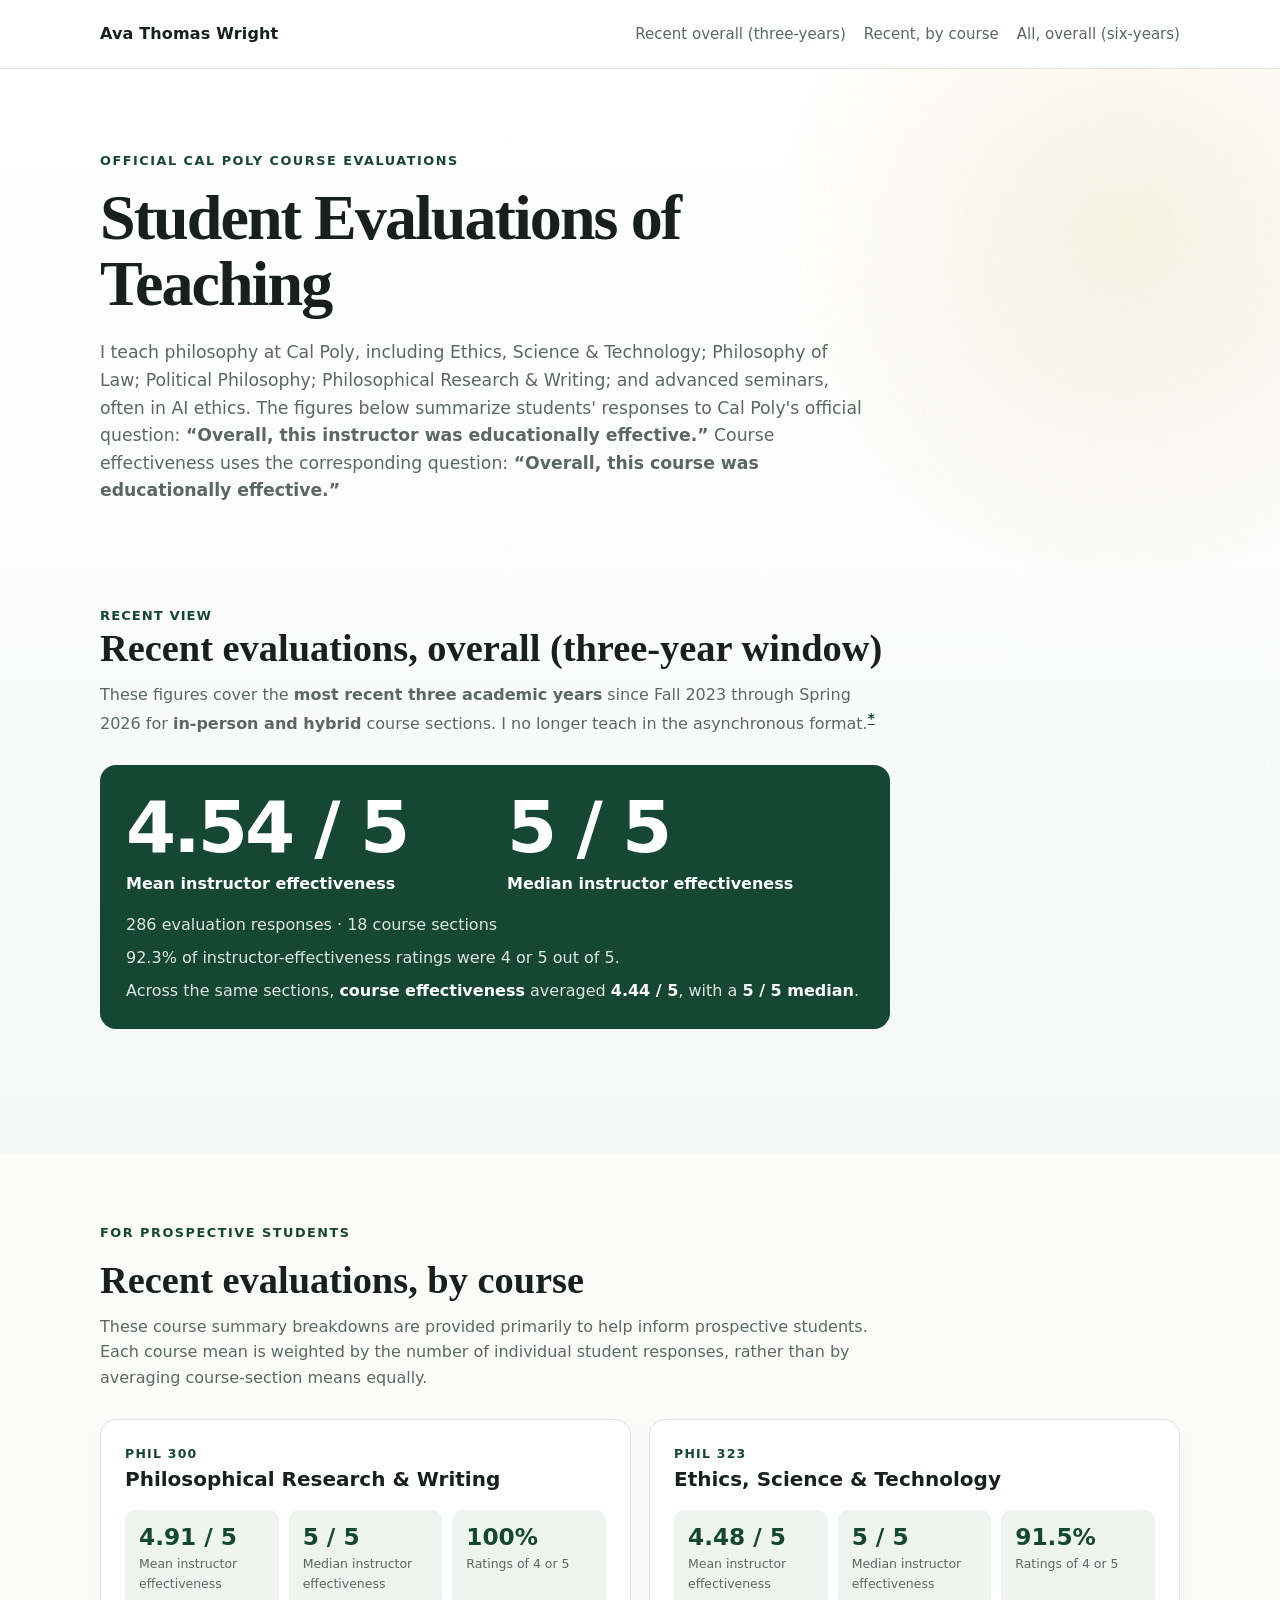
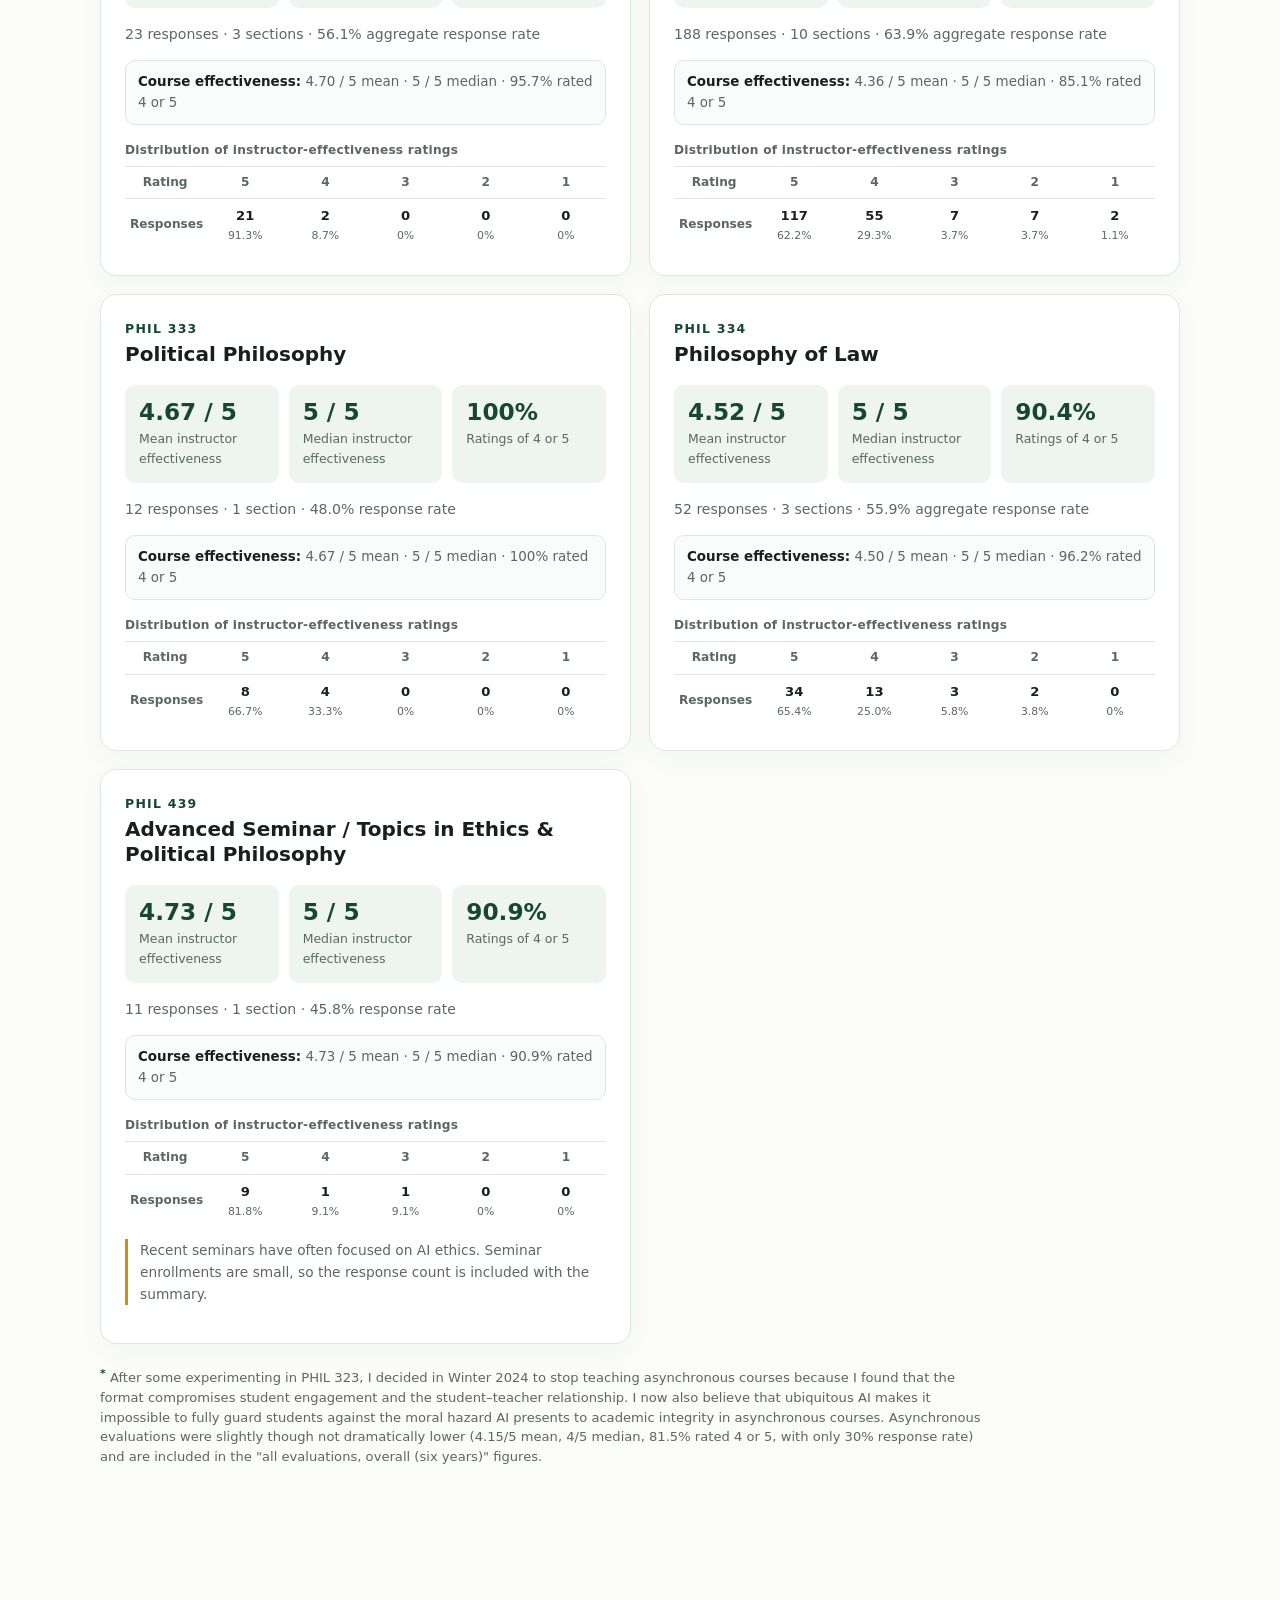
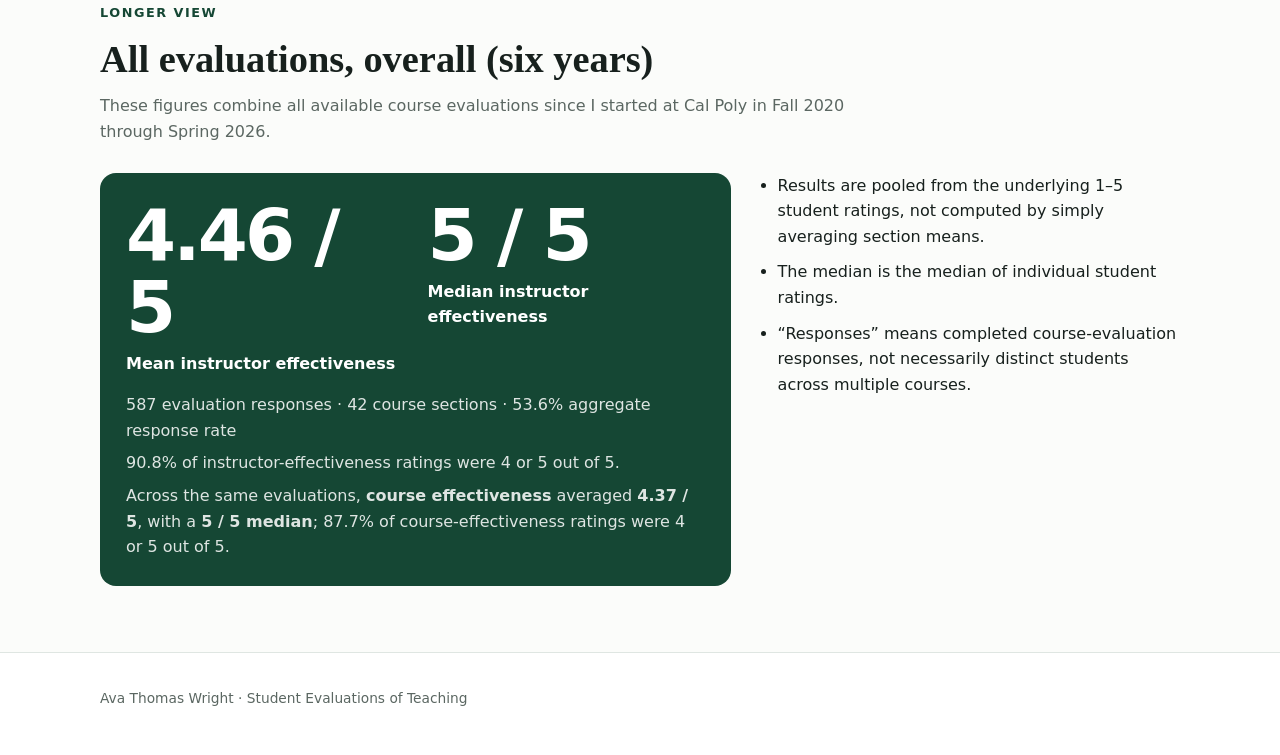
==== teaching-evaluations.html @ 921c399d "Add files via upload" ====
<!doctype html>
<html lang="en">
<head>
  <meta charset="utf-8" />
  <meta name="viewport" content="width=device-width, initial-scale=1" />
  <meta name="description" content="Official Cal Poly student evaluations of teaching for Ava Thomas Wright, with a three-year course-specific view and six-year aggregate results." />
  <title>Student Evaluations of Teaching | Ava Thomas Wright</title>
  <style>
    :root {
      --ink: #17201d;
      --muted: #5b6762;
      --green: #154734;
      --green-2: #235f49;
      --gold: #c69214;
      --paper: #fbfcfa;
      --card: #ffffff;
      --line: #dfe6e2;
      --soft: #eef4f0;
      --max: 1080px;
    }

    * { box-sizing: border-box; }
    html { scroll-behavior: smooth; }
    body {
      margin: 0;
      color: var(--ink);
      background: var(--paper);
      font-family: Inter, ui-sans-serif, system-ui, -apple-system, BlinkMacSystemFont, "Segoe UI", sans-serif;
      line-height: 1.6;
    }

    a { color: var(--green); }
    .wrap { width: min(var(--max), calc(100% - 36px)); margin: 0 auto; }

    header {
      border-bottom: 1px solid var(--line);
      background: rgba(255,255,255,.92);
    }
    .topbar {
      min-height: 68px;
      display: flex;
      align-items: center;
      justify-content: space-between;
      gap: 20px;
    }
    .name { font-weight: 750; letter-spacing: .01em; }
    nav { display: flex; gap: 18px; flex-wrap: wrap; font-size: .94rem; }
    nav a { text-decoration: none; color: var(--muted); }
    nav a:hover { color: var(--green); }

    .hero {
      padding: 78px 0 58px;
      background:
        radial-gradient(circle at 88% 15%, rgba(198,146,20,.12), transparent 24%),
        linear-gradient(180deg, #ffffff 0%, #f5f8f6 100%);
    }
    .eyebrow {
      display: inline-block;
      color: var(--green);
      font-size: .8rem;
      font-weight: 800;
      letter-spacing: .12em;
      text-transform: uppercase;
      margin-bottom: 14px;
    }
    h1 {
      margin: 0;
      max-width: 820px;
      font-family: Georgia, "Times New Roman", serif;
      font-size: clamp(2.35rem, 5vw, 4.45rem);
      line-height: 1.03;
      letter-spacing: -.03em;
      font-weight: 700;
    }
    .lede {
      margin: 22px 0 0;
      max-width: 770px;
      color: var(--muted);
      font-size: 1.08rem;
    }

    .recent-label {
      margin: 34px 0 0;
      color: var(--green);
      font-size: .82rem;
      font-weight: 800;
      letter-spacing: .08em;
      text-transform: uppercase;
    }
    .headline-stats {
      margin-top: 12px;
      display: grid;
      grid-template-columns: repeat(4, minmax(0, 1fr));
      gap: 14px;
    }
    .stat {
      background: var(--card);
      border: 1px solid var(--line);
      border-radius: 14px;
      padding: 20px 20px 18px;
      box-shadow: 0 8px 24px rgba(21,71,52,.04);
    }
    .stat strong {
      display: block;
      color: var(--green);
      font-size: 2rem;
      line-height: 1.1;
      margin-bottom: 6px;
      font-variant-numeric: tabular-nums;
    }
    .stat span { color: var(--muted); font-size: .9rem; }

    main section { padding: 66px 0; }

    h2 {
      margin: 0 0 12px;
      font-family: Georgia, "Times New Roman", serif;
      font-size: clamp(1.8rem, 3vw, 2.55rem);
      line-height: 1.15;
    }
    .section-intro { max-width: 790px; margin: 0 0 28px; color: var(--muted); }

    .courses {
      display: grid;
      grid-template-columns: repeat(2, minmax(0, 1fr));
      gap: 18px;
    }
    .course {
      background: var(--card);
      border: 1px solid var(--line);
      border-radius: 16px;
      padding: 24px;
      box-shadow: 0 8px 24px rgba(21,71,52,.035);
    }
    .course.featured { grid-column: 1 / -1; }
    .course-code {
      display: block;
      color: var(--green);
      font-size: .78rem;
      font-weight: 850;
      letter-spacing: .1em;
      text-transform: uppercase;
      margin-bottom: 3px;
    }
    .course h3 { margin: 0 0 18px; font-size: 1.25rem; line-height: 1.25; }
    .metrics {
      display: grid;
      grid-template-columns: repeat(3, minmax(0, 1fr));
      gap: 10px;
      margin-bottom: 15px;
    }
    .metric {
      background: var(--soft);
      border-radius: 10px;
      padding: 14px;
    }
    .metric b {
      display: block;
      font-size: 1.45rem;
      line-height: 1.1;
      color: var(--green);
      font-variant-numeric: tabular-nums;
    }
    .metric small { display: block; color: var(--muted); margin-top: 5px; font-size: .78rem; }
    .meta { color: var(--muted); font-size: .88rem; margin: 0; }
    .course-effectiveness {
      margin: 14px 0 0;
      padding: 10px 12px;
      border: 1px solid var(--line);
      border-radius: 10px;
      background: #fafcfb;
      color: var(--muted);
      font-size: .84rem;
    }
    .course-effectiveness strong { color: var(--ink); }
    .dist-wrap { margin-top: 16px; }
    .dist-label {
      margin: 0 0 6px;
      color: var(--muted);
      font-size: .76rem;
      font-weight: 700;
      letter-spacing: .02em;
    }
    .distribution {
      width: 100%;
      border-collapse: collapse;
      table-layout: fixed;
      font-size: .76rem;
      font-variant-numeric: tabular-nums;
    }
    .distribution th, .distribution td {
      padding: 6px 5px;
      text-align: center;
      border-top: 1px solid var(--line);
    }
    .distribution thead th { color: var(--muted); font-weight: 700; }
    .distribution tbody th { color: var(--muted); text-align: left; font-weight: 700; }
    .distribution td strong { display: block; color: var(--ink); font-size: .82rem; }
    .distribution td span { display: block; color: var(--muted); font-size: .68rem; margin-top: 1px; }
    .note {
      margin-top: 13px;
      padding-left: 12px;
      border-left: 3px solid var(--gold);
      color: var(--muted);
      font-size: .86rem;
    }

    .alltime {
      display: grid;
      grid-template-columns: 1.2fr .8fr;
      gap: 28px;
      align-items: start;
    }
    .summary-box {
      background: var(--green);
      color: #fff;
      border-radius: 16px;
      padding: 26px;
    }
    .summary-pair {
      display: grid;
      grid-template-columns: repeat(2, minmax(0, 1fr));
      gap: 24px;
      margin-bottom: 16px;
    }
    .summary-box .big {
      display: block;
      font-size: clamp(2.6rem, 6vw, 4.5rem);
      line-height: 1;
      font-weight: 800;
      letter-spacing: -.04em;
      margin-bottom: 8px;
      font-variant-numeric: tabular-nums;
    }
    .summary-value strong { display: block; }
    .summary-box p { margin: 7px 0 0; color: rgba(255,255,255,.86); }
    .recent-summary { max-width: 790px; margin-top: 14px; }
    .recent-summary strong { color: #fff; }
    .footnote {
      margin: 22px 0 0;
      max-width: 900px;
      color: var(--muted);
      font-size: .82rem;
      line-height: 1.5;
    }
    .footnote sup { color: var(--green); font-weight: 800; }
    .summary-list { margin: 0; padding-left: 1.15rem; }
    .summary-list li { margin-bottom: 10px; }


    footer {
      padding: 34px 0 46px;
      color: var(--muted);
      font-size: .86rem;
      border-top: 1px solid var(--line);
      background: #fff;
    }

    @media (max-width: 820px) {
      .headline-stats { grid-template-columns: repeat(2, minmax(0, 1fr)); }
      .courses { grid-template-columns: 1fr; }
      .course.featured { grid-column: auto; }
      .alltime { grid-template-columns: 1fr; }
    }
    @media (max-width: 560px) {
      .topbar { align-items: flex-start; flex-direction: column; padding: 16px 0; }
      .hero { padding-top: 54px; }
      .headline-stats { grid-template-columns: 1fr 1fr; }
      .stat { padding: 16px; }
      .stat strong { font-size: 1.65rem; }
      .metrics { grid-template-columns: 1fr; }
      .summary-pair { grid-template-columns: 1fr; }
    }
  </style>
</head>
<body>
  <header>
    <div class="wrap topbar">
      <div class="name">Ava Thomas Wright</div>
      <nav aria-label="Page navigation">
 <a href="#recent">Recent overall (three-years)</a>
        <a href="#courses">Recent, by course</a>
        <a href="#overall">All, overall (six-years)</a>
      </nav>
    </div>
  </header>
  <main>
  <section class="hero">
    <div class="wrap">
      <span class="eyebrow">Official Cal Poly course evaluations</span>
      <h1>Student Evaluations of Teaching</h1>
      <p class="lede">
        I teach philosophy at Cal Poly, including Ethics, Science &amp; Technology; Philosophy of Law;
        Political Philosophy; Philosophical Research &amp; Writing; and advanced seminars, often in AI ethics.
        The figures below summarize students' responses to Cal Poly's official question:
        <strong>“Overall, this instructor was educationally effective.”</strong>
        Course effectiveness uses the corresponding question:
        <strong>“Overall, this course was educationally effective.”</strong>
      </p>

<section id="recent">
      <p class="recent-label">Recent view</p>
      <h2>Recent evaluations, overall (three-year window)</h2>
      <p class="section-intro">
        These figures cover the <strong>most recent three academic years</strong> since Fall 2023 through Spring 2026 for <strong>in-person and hybrid</strong> course sections. I no longer teach in the asynchronous format.<sup><a href="#async-footnote" aria-label="See note about asynchronous teaching"><strong>*</strong></a></sup>
      </p>
      <div class="summary-box recent-summary" aria-label="Recent evaluation summary">
        <div class="summary-pair">
          <div class="summary-value">
            <span class="big">4.54 / 5</span>
            <strong>Mean instructor effectiveness</strong>
          </div>
          <div class="summary-value">
            <span class="big">5 / 5</span>
            <strong>Median instructor effectiveness</strong>
          </div>
        </div>
        <p>286 evaluation responses · 18 course sections</p>
        <p>92.3% of instructor-effectiveness ratings were 4 or 5 out of 5.</p>
        <p>Across the same sections, <strong>course effectiveness</strong> averaged <strong>4.44 / 5</strong>, with a <strong>5 / 5 median</strong>.</p>
      </div>
    </div>
</section>
  </section>


    <section id="courses">
      <div class="wrap">
        <span class="eyebrow">For Prospective Students</span>
        <h2>Recent evaluations, by course</h2>
        <p class="section-intro">
          These course summary breakdowns are provided primarily to help inform prospective students. Each course mean is weighted by the number of individual student responses, rather than by averaging course-section means equally.
        </p>

        <div class="courses">
          <article class="course">
            <span class="course-code">PHIL 300</span>
            <h3>Philosophical Research &amp; Writing</h3>
            <div class="metrics">
              <div class="metric"><b>4.91 / 5</b><small>Mean instructor effectiveness</small></div>
              <div class="metric"><b>5 / 5</b><small>Median instructor effectiveness</small></div>
              <div class="metric"><b>100%</b><small>Ratings of 4 or 5</small></div>
            </div>
            <p class="meta">23 responses · 3 sections · 56.1% aggregate response rate</p>
            <p class="course-effectiveness"><strong>Course effectiveness:</strong> 4.70 / 5 mean · 5 / 5 median · 95.7% rated 4 or 5</p>
            <div class="dist-wrap">
              <p class="dist-label">Distribution of instructor-effectiveness ratings</p>
              <table class="distribution" aria-label="PHIL 300 rating distribution">
                <thead><tr><th>Rating</th><th>5</th><th>4</th><th>3</th><th>2</th><th>1</th></tr></thead>
                <tbody><tr><th>Responses</th><td><strong>21</strong><span>91.3%</span></td><td><strong>2</strong><span>8.7%</span></td><td><strong>0</strong><span>0%</span></td><td><strong>0</strong><span>0%</span></td><td><strong>0</strong><span>0%</span></td></tr></tbody>
              </table>
            </div>
          </article>

          <article class="course">
            <span class="course-code">PHIL 323</span>
            <h3>Ethics, Science &amp; Technology</h3>
            <div class="metrics">
              <div class="metric"><b>4.48 / 5</b><small>Mean instructor effectiveness</small></div>
              <div class="metric"><b>5 / 5</b><small>Median instructor effectiveness</small></div>
              <div class="metric"><b>91.5%</b><small>Ratings of 4 or 5</small></div>
            </div>
            <p class="meta">188 responses · 10 sections · 63.9% aggregate response rate</p>
            <p class="course-effectiveness"><strong>Course effectiveness:</strong> 4.36 / 5 mean · 5 / 5 median · 85.1% rated 4 or 5</p>
            <div class="dist-wrap">
              <p class="dist-label">Distribution of instructor-effectiveness ratings</p>
              <table class="distribution" aria-label="PHIL 323 rating distribution">
                <thead><tr><th>Rating</th><th>5</th><th>4</th><th>3</th><th>2</th><th>1</th></tr></thead>
                <tbody><tr><th>Responses</th><td><strong>117</strong><span>62.2%</span></td><td><strong>55</strong><span>29.3%</span></td><td><strong>7</strong><span>3.7%</span></td><td><strong>7</strong><span>3.7%</span></td><td><strong>2</strong><span>1.1%</span></td></tr></tbody>
              </table>
            </div>
          </article>

          <article class="course">
            <span class="course-code">PHIL 333</span>
            <h3>Political Philosophy</h3>
            <div class="metrics">
              <div class="metric"><b>4.67 / 5</b><small>Mean instructor effectiveness</small></div>
              <div class="metric"><b>5 / 5</b><small>Median instructor effectiveness</small></div>
              <div class="metric"><b>100%</b><small>Ratings of 4 or 5</small></div>
            </div>
            <p class="meta">12 responses · 1 section · 48.0% response rate</p>
            <p class="course-effectiveness"><strong>Course effectiveness:</strong> 4.67 / 5 mean · 5 / 5 median · 100% rated 4 or 5</p>
            <div class="dist-wrap">
              <p class="dist-label">Distribution of instructor-effectiveness ratings</p>
              <table class="distribution" aria-label="PHIL 333 rating distribution">
                <thead><tr><th>Rating</th><th>5</th><th>4</th><th>3</th><th>2</th><th>1</th></tr></thead>
                <tbody><tr><th>Responses</th><td><strong>8</strong><span>66.7%</span></td><td><strong>4</strong><span>33.3%</span></td><td><strong>0</strong><span>0%</span></td><td><strong>0</strong><span>0%</span></td><td><strong>0</strong><span>0%</span></td></tr></tbody>
              </table>
            </div>
          </article>

          <article class="course">
            <span class="course-code">PHIL 334</span>
            <h3>Philosophy of Law</h3>
            <div class="metrics">
              <div class="metric"><b>4.52 / 5</b><small>Mean instructor effectiveness</small></div>
              <div class="metric"><b>5 / 5</b><small>Median instructor effectiveness</small></div>
              <div class="metric"><b>90.4%</b><small>Ratings of 4 or 5</small></div>
            </div>
            <p class="meta">52 responses · 3 sections · 55.9% aggregate response rate</p>
            <p class="course-effectiveness"><strong>Course effectiveness:</strong> 4.50 / 5 mean · 5 / 5 median · 96.2% rated 4 or 5</p>
            <div class="dist-wrap">
              <p class="dist-label">Distribution of instructor-effectiveness ratings</p>
              <table class="distribution" aria-label="PHIL 334 rating distribution">
                <thead><tr><th>Rating</th><th>5</th><th>4</th><th>3</th><th>2</th><th>1</th></tr></thead>
                <tbody><tr><th>Responses</th><td><strong>34</strong><span>65.4%</span></td><td><strong>13</strong><span>25.0%</span></td><td><strong>3</strong><span>5.8%</span></td><td><strong>2</strong><span>3.8%</span></td><td><strong>0</strong><span>0%</span></td></tr></tbody>
              </table>
            </div>
          </article>

          <article class="course">
            <span class="course-code">PHIL 439</span>
            <h3>Advanced Seminar / Topics in Ethics &amp; Political Philosophy</h3>
            <div class="metrics">
              <div class="metric"><b>4.73 / 5</b><small>Mean instructor effectiveness</small></div>
              <div class="metric"><b>5 / 5</b><small>Median instructor effectiveness</small></div>
              <div class="metric"><b>90.9%</b><small>Ratings of 4 or 5</small></div>
            </div>
            <p class="meta">11 responses · 1 section · 45.8% response rate</p>
            <p class="course-effectiveness"><strong>Course effectiveness:</strong> 4.73 / 5 mean · 5 / 5 median · 90.9% rated 4 or 5</p>
            <div class="dist-wrap">
              <p class="dist-label">Distribution of instructor-effectiveness ratings</p>
              <table class="distribution" aria-label="PHIL 439 rating distribution">
                <thead><tr><th>Rating</th><th>5</th><th>4</th><th>3</th><th>2</th><th>1</th></tr></thead>
                <tbody><tr><th>Responses</th><td><strong>9</strong><span>81.8%</span></td><td><strong>1</strong><span>9.1%</span></td><td><strong>1</strong><span>9.1%</span></td><td><strong>0</strong><span>0%</span></td><td><strong>0</strong><span>0%</span></td></tr></tbody>
              </table>
            </div>
            <p class="note">Recent seminars have often focused on AI ethics. Seminar enrollments are small, so the response count is included with the summary.</p>
          </article>
        </div>
        <p class="footnote" id="async-footnote" role="doc-footnote"><sup>*</sup> After some experimenting in PHIL 323, I decided in Winter 2024 to stop teaching asynchronous courses because I found that the format compromises student engagement and the student–teacher relationship. I now also believe that ubiquitous AI makes it impossible to fully guard students against the moral hazard AI presents to academic integrity in asynchronous courses. Asynchronous evaluations were slightly though not dramatically lower (4.15/5 mean, 4/5 median, 81.5% rated 4 or 5, with only 30% response rate) and are included in the "all evaluations, overall (six years)" figures.</p>
      </div>
    </section>

    <section id="overall">
      <div class="wrap">
        <span class="eyebrow">Longer view</span>
        <h2>All evaluations, overall (six years)</h2>
        <p class="section-intro">
          These figures combine all available course evaluations since I started at Cal Poly in Fall 2020 through Spring 2026.
        </p>

        <div class="alltime">
          <div class="summary-box">
            <div class="summary-pair">
              <div class="summary-value">
                <span class="big">4.46 / 5</span>
                <strong>Mean instructor effectiveness</strong>
              </div>
              <div class="summary-value">
                <span class="big">5 / 5</span>
                <strong>Median instructor effectiveness</strong>
              </div>
            </div>
            <p>587 evaluation responses · 42 course sections · 53.6% aggregate response rate</p>
            <p>90.8% of instructor-effectiveness ratings were 4 or 5 out of 5.</p>
         <p>Across the same evaluations, <strong>course effectiveness</strong> averaged <strong>4.37 / 5</strong>, with a <strong>5 / 5 median</strong>; 87.7% of course-effectiveness ratings were 4 or 5 out of 5.</p>
          </div>

          <div>
            <ul class="summary-list">
              <li>Results are pooled from the underlying 1–5 student ratings, not computed by simply averaging section means.</li>
              <li>The median is the median of individual student ratings.</li>
              <li>“Responses” means completed course-evaluation responses, not necessarily distinct students across multiple courses.</li>
            </ul>
          </div>
        </div>
      </div>
    </section>


  </main>

  <footer>
    <div class="wrap">Ava Thomas Wright · Student Evaluations of Teaching</div>
  </footer>
</body>
</html>
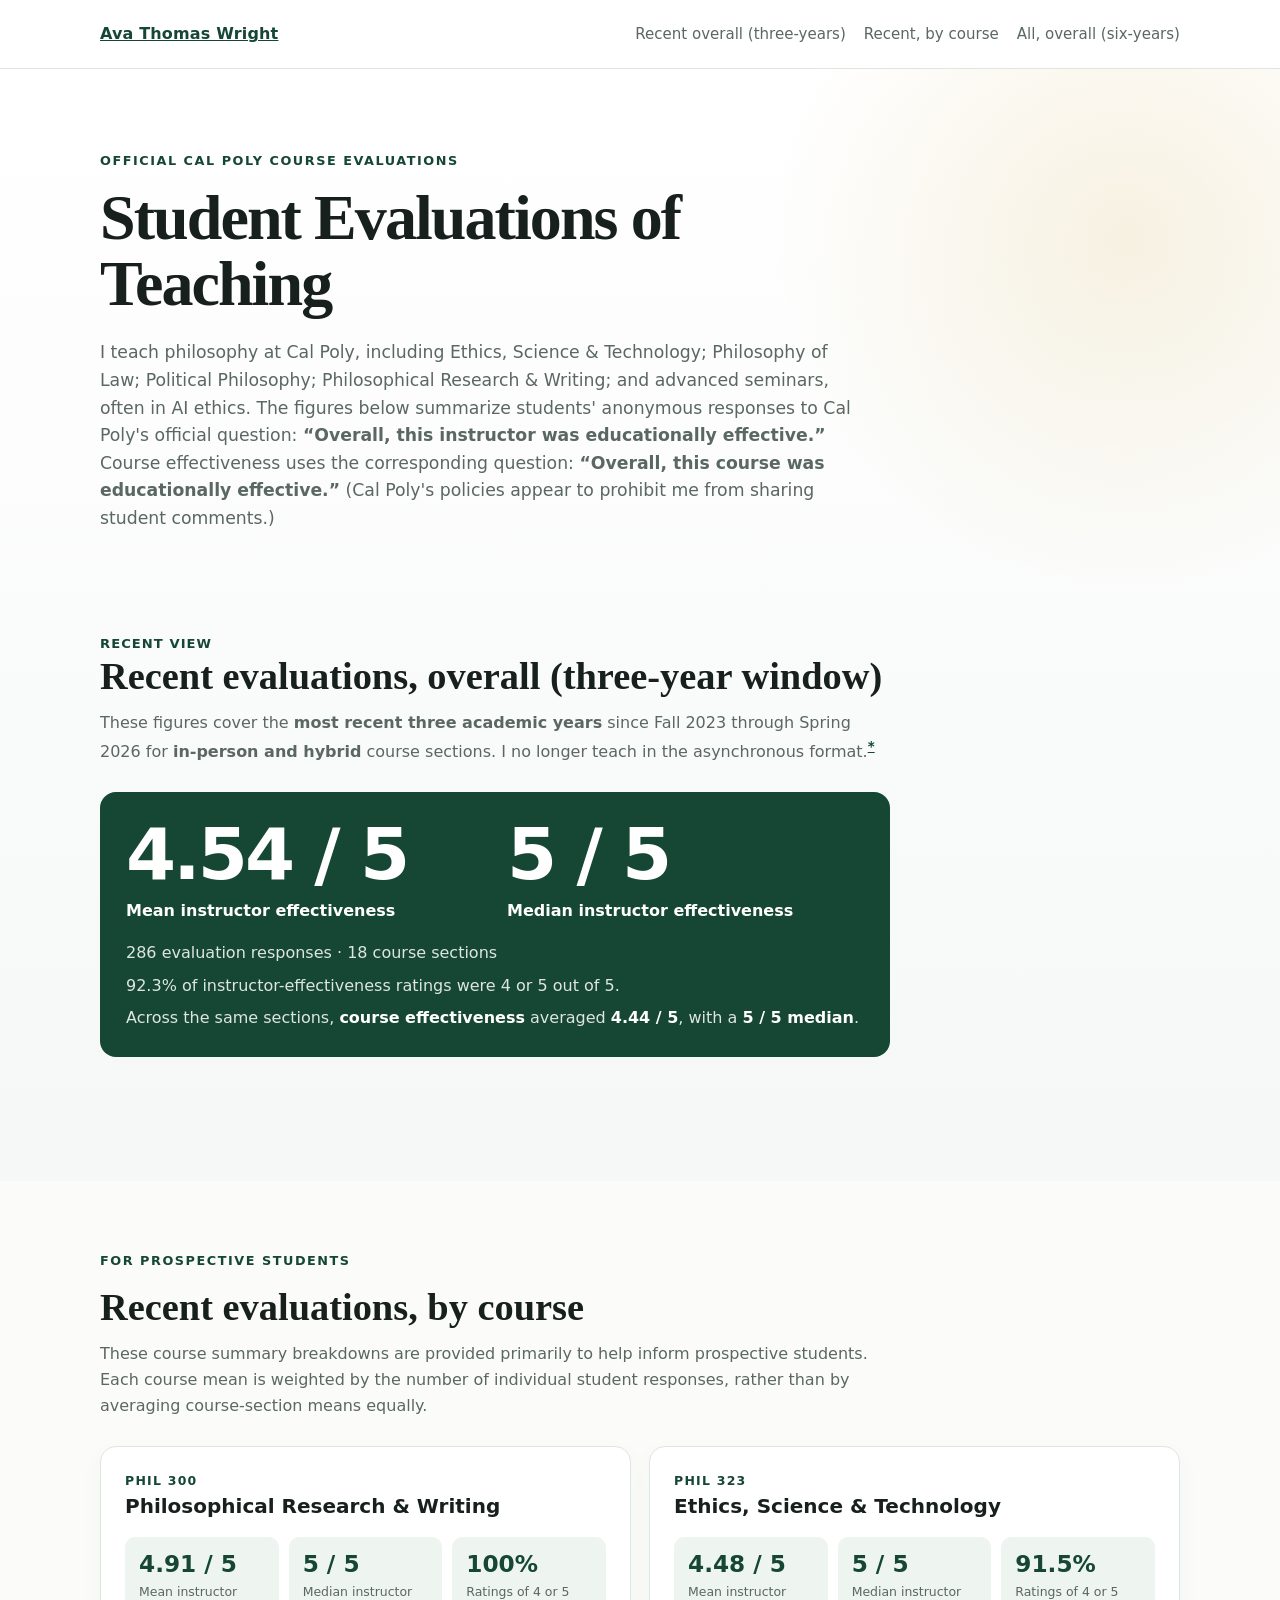
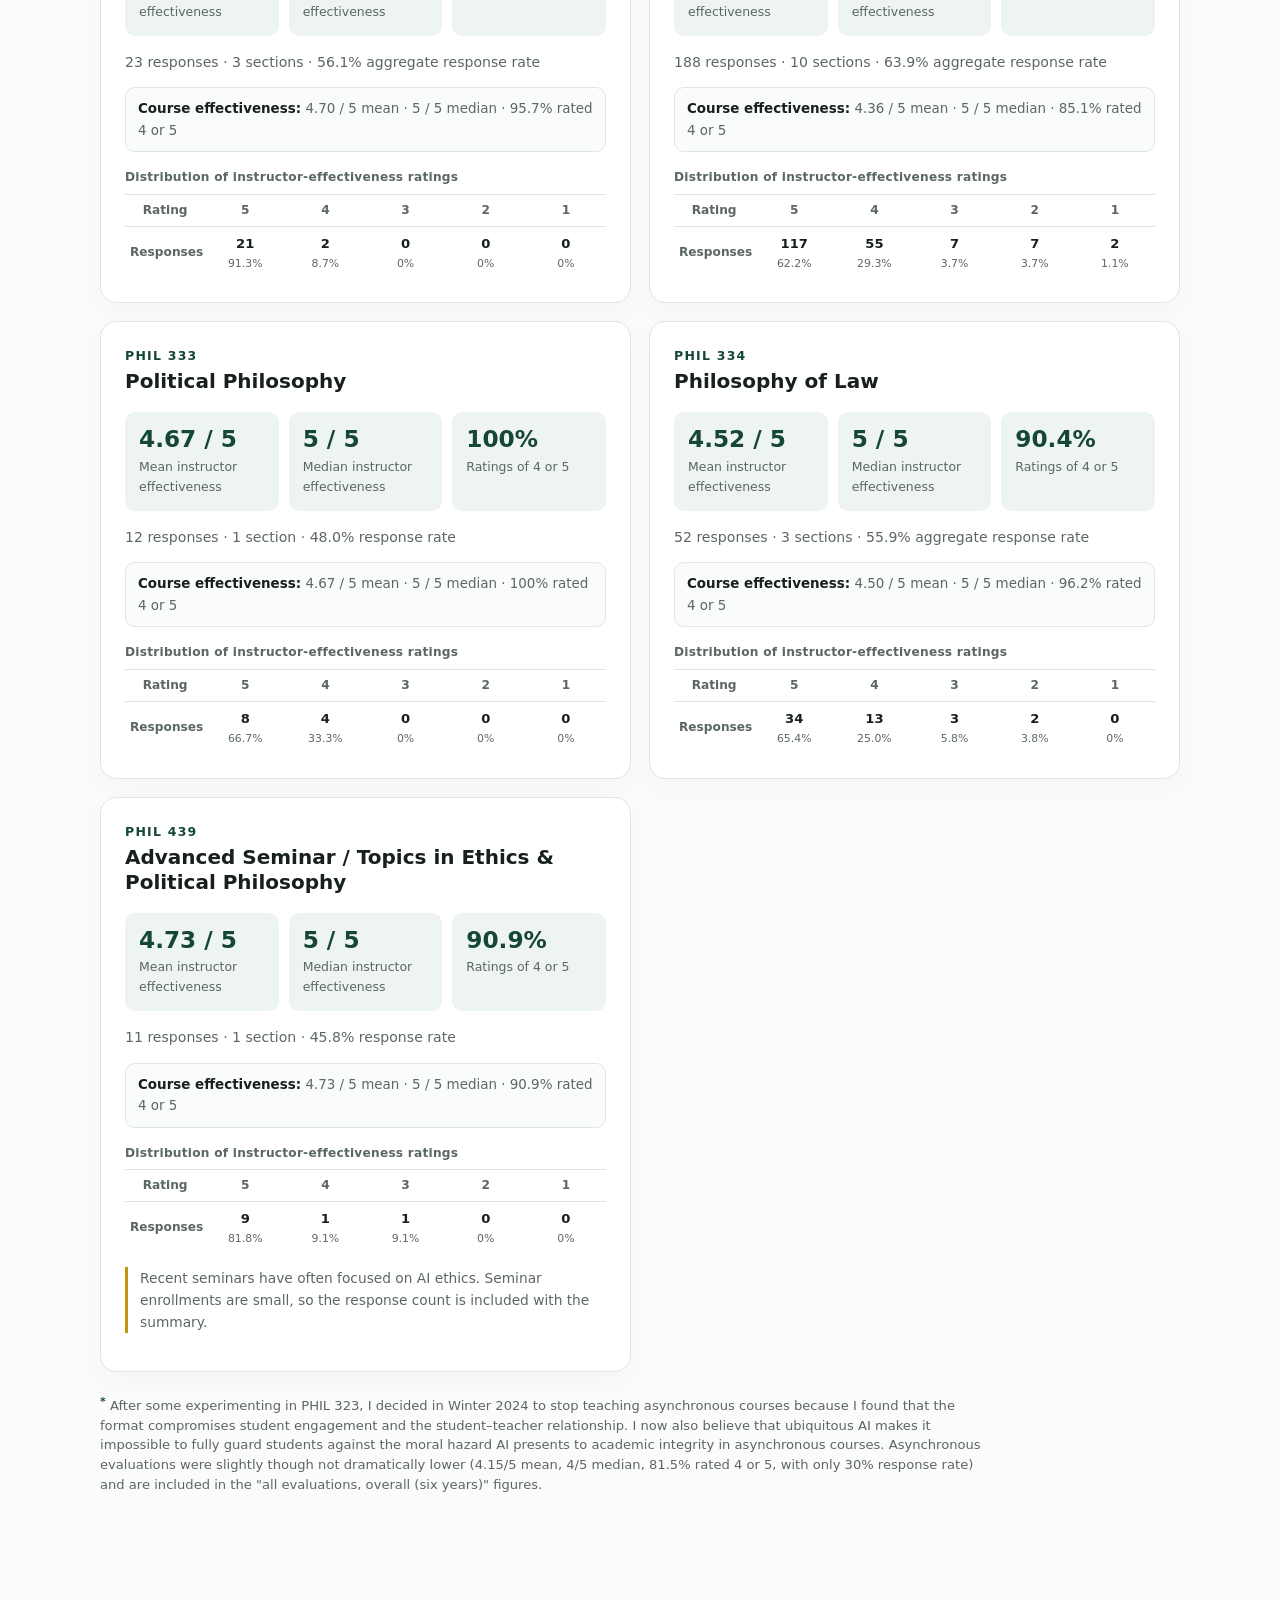
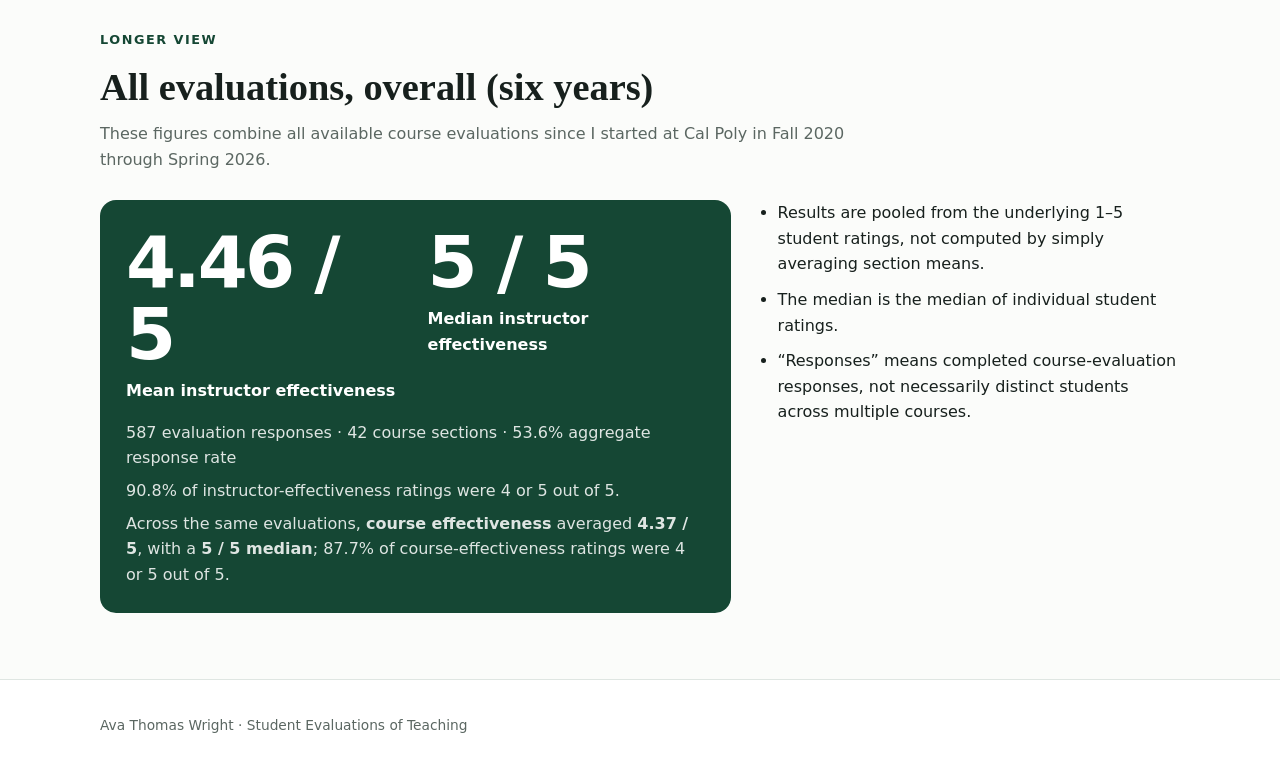
==== commit ffb07fba: "Update teaching evaluations for anonymity clarification" ====
--- a/teaching-evaluations.html
+++ b/teaching-evaluations.html
@@ -3,7 +3,7 @@
 <head>
   <meta charset="utf-8" />
   <meta name="viewport" content="width=device-width, initial-scale=1" />
-  <meta name="description" content="Official Cal Poly student evaluations of teaching for Ava Thomas Wright, with a three-year course-specific view and six-year aggregate results." />
+  <meta name="description" content="Official Cal Poly anonymous student evaluations of teaching for Ava Thomas Wright, with a three-year course-specific view and six-year aggregate results." />
   <title>Student Evaluations of Teaching | Ava Thomas Wright</title>
   <style>
     :root {
@@ -276,7 +276,7 @@
 <body>
   <header>
     <div class="wrap topbar">
-      <div class="name">Ava Thomas Wright</div>
+      <div class="name"><a href="index.html">Ava Thomas Wright</a></div>
       <nav aria-label="Page navigation">
  <a href="#recent">Recent overall (three-years)</a>
         <a href="#courses">Recent, by course</a>
@@ -292,10 +292,10 @@
       <p class="lede">
         I teach philosophy at Cal Poly, including Ethics, Science &amp; Technology; Philosophy of Law;
         Political Philosophy; Philosophical Research &amp; Writing; and advanced seminars, often in AI ethics.
-        The figures below summarize students' responses to Cal Poly's official question:
+        The figures below summarize students' anonymous responses to Cal Poly's official question:
         <strong>“Overall, this instructor was educationally effective.”</strong>
         Course effectiveness uses the corresponding question:
-        <strong>“Overall, this course was educationally effective.”</strong>
+        <strong>“Overall, this course was educationally effective.”</strong> (Cal Poly's policies appear to prohibit me from sharing student comments.)
       </p>
 
 <section id="recent">
